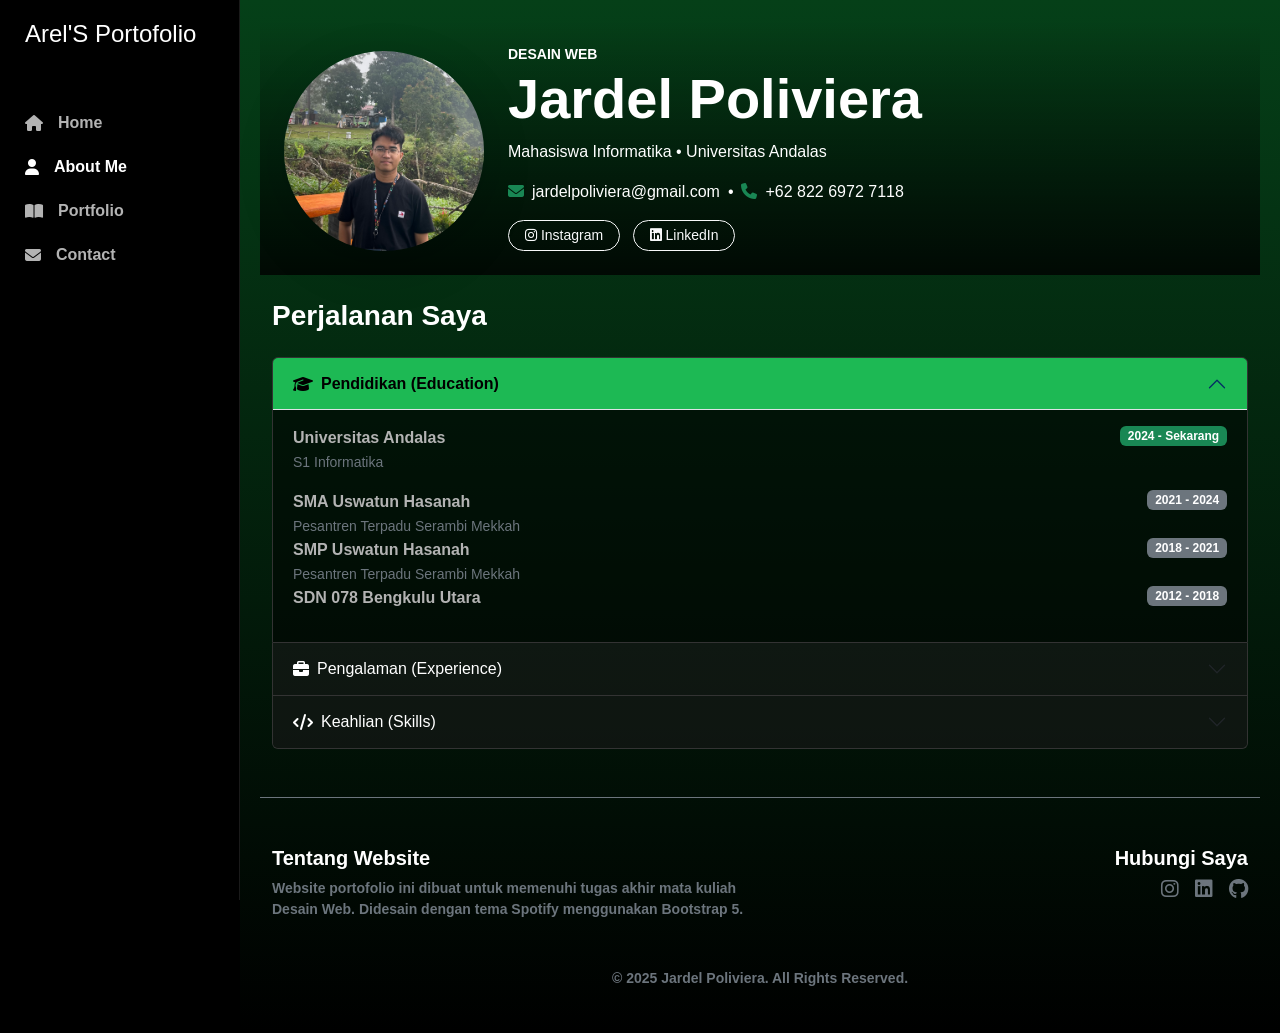
==== about.html @ 46b6b2f3 "commit pertama" ====
<!DOCTYPE html>
<html lang="id">
<head>
    <meta charset="UTF-8">
    <meta name="viewport" content="width=device-width, initial-scale=1.0">
    <title>About - Portofolio Saya</title>
    <link href="https://cdn.jsdelivr.net/npm/bootstrap@5.3.0/dist/css/bootstrap.min.css" rel="stylesheet">
    <link rel="stylesheet" href="https://cdnjs.cloudflare.com/ajax/libs/font-awesome/6.4.0/css/all.min.css">
    <link rel="stylesheet" href="css/custom.css">
</head>
<body>

    <nav class="navbar navbar-dark bg-black fixed-top d-md-none">
      <div class="container-fluid">
        <a class="navbar-brand fw-bold" href="#"><i class="text-success"></i> My Portfolio</a>
        <button class="navbar-toggler" type="button" data-bs-toggle="collapse" data-bs-target="#mobileMenu">
          <span class="navbar-toggler-icon"></span>
        </button>
        <div class="collapse navbar-collapse" id="mobileMenu">
          <ul class="navbar-nav ms-auto">
            <li class="nav-item"><a class="nav-link" href="index.html">Home</a></li>
            <li class="nav-item"><a class="nav-link active" href="about.html">About</a></li>
            <li class="nav-item"><a class="nav-link" href="portofolio.html">Portfolio</a></li>
            <li class="nav-item"><a class="nav-link" href="kontak.html">Contact</a></li>
          </ul>
        </div>
      </div>
    </nav>

    <nav class="sidebar d-none d-md-flex flex-column">
        <div class="brand-section mb-4"><h4><i class="text-success"></i>Arel'S Portofolio</h4></div>
        <ul class="nav flex-column">
            <li class="nav-item"><a href="index.html" class="nav-link"><i class="fas fa-home"></i> Home</a></li>
            <li class="nav-item"><a href="about.html" class="nav-link active"><i class="fas fa-user"></i> About Me</a></li>
            <li class="nav-item"><a href="portofolio.html" class="nav-link"><i class="fas fa-book-open"></i> Portfolio</a></li>
            <li class="nav-item"><a href="kontak.html" class="nav-link"><i class="fas fa-envelope"></i> Contact</a></li>
        </ul>
    </nav>

    <main class="main-content">
    <div class="about-header d-flex flex-column flex-md-row align-items-center align-items-md-end gap-4 p-4 text-center text-md-start" 
        style="background: linear-gradient(transparent, rgba(0,0,0,0.8));">
    
    <img src="images/profile.jpg" alt="Profile" class="rounded-circle shadow-lg flex-shrink-0" 
         style="width: 200px; height: 200px; object-fit: cover;">
    
    <div class="text-white w-100">
        <small class="text-uppercase fw-bold d-block mb-2 mb-md-0">Desain Web</small>
        <h1 class="fw-bold display-4 display-md-3">Jardel Poliviera</h1>
        <p class="mb-3">Mahasiswa Informatika • Universitas Andalas</p>
        
        <div class="d-flex flex-column flex-md-row gap-2 justify-content-center justify-content-md-start align-items-center text-small">
            <span><i class="fas fa-envelope text-success me-2"></i>jardelpoliviera@gmail.com</span>
            <span class="d-none d-md-inline">•</span>
            <span><i class="fas fa-phone text-success me-2"></i>+62 822 6972 7118</span>
        </div>

        <div class="mt-3">
            <a href="#" class="btn btn-outline-light btn-sm rounded-pill px-3 me-2">
                <i class="fab fa-instagram"></i> Instagram
            </a>
            <a href="#" class="btn btn-outline-light btn-sm rounded-pill px-3">
                <i class="fab fa-linkedin"></i> LinkedIn
            </a>
        </div>
    </div>
</div>

        <div class="container-fluid mt-4">
            <h3 class="fw-bold mb-4">Perjalanan Saya</h3>
            <div class="accordion" id="accordionAbout">
                
                <div class="accordion-item">
                    <h2 class="accordion-header">
                        <button class="accordion-button" type="button" data-bs-toggle="collapse" data-bs-target="#collapseOne">
                            <i class="fas fa-graduation-cap me-2"></i> Pendidikan (Education)
                        </button>
                    </h2>
                    <div id="collapseOne" class="accordion-collapse collapse show" data-bs-parent="#accordionAbout">
                        <div class="accordion-body">
                            <ul class="list-unstyled">
                                <li class="mb-3">
                                    <strong>Universitas Andalas</strong> <span class="badge bg-success float-end">2024 - Sekarang</span><br>
                                    <small class="text-secondary">S1 Informatika</small>
                                </li>
                                <li>
                                    <strong>SMA Uswatun Hasanah</strong> <span class="badge bg-secondary float-end">2021 - 2024</span><br>
                                    <small class="text-secondary">Pesantren Terpadu Serambi Mekkah</small>
                                </li>
                                <li>
                                    <strong>SMP Uswatun Hasanah</strong> <span class="badge bg-secondary float-end">2018 - 2021</span><br>
                                    <small class="text-secondary">Pesantren Terpadu Serambi Mekkah</small>
                                </li>
                                <li>
                                    <strong>SDN 078 Bengkulu Utara</strong> <span class="badge bg-secondary float-end">2012 - 2018</span><br>
                                </li>
                            </ul>
                        </div>
                    </div>
                </div>

                <div class="accordion-item">
                    <h2 class="accordion-header">
                        <button class="accordion-button collapsed" type="button" data-bs-toggle="collapse" data-bs-target="#collapseTwo">
                            <i class="fas fa-briefcase me-2"></i> Pengalaman (Experience)
                        </button>
                    </h2>
                    <div id="collapseTwo" class="accordion-collapse collapse" data-bs-parent="#accordionAbout">
                        <div class="accordion-body">
                            <p><strong>Logo Design Project</strong> (2022)</p>
                            <p class="text-secondary small">Membuat desain logo untuk Dewan Eksekutif Santri (DESAN).</p>
                        </div>
                    </div>
                </div>

                <div class="accordion-item">
                    <h2 class="accordion-header">
                        <button class="accordion-button collapsed" type="button" data-bs-toggle="collapse" data-bs-target="#collapseThree">
                            <i class="fas fa-code me-2"></i> Keahlian (Skills)
                        </button>
                    </h2>
                    <div id="collapseThree" class="accordion-collapse collapse" data-bs-parent="#accordionAbout">
                        <div class="accordion-body">
                            <p><strong>Fotografi & Design</p>
                            <small class="text-secondary">Lightroom & Figma</small>
                        </div>
                        <div class="accordion-body">
                            <p><strong>Videografi</p>
                            <small class="text-secondary">After Effetcs & Alight Motion</small>
                        </div>
                    </div>
                </div>
            </div>
        </div>

        <footer class="pt-5 pb-4 mt-5 border-top border-secondary">
            <div class="container-fluid">
                <div class="row">
                    <div class="col-md-6 mb-3">
                        <h5 class="fw-bold text-white">Tentang Website</h5>
                        <p class="text-secondary small">
                            Website portofolio ini dibuat untuk memenuhi tugas akhir mata kuliah Desain Web. 
                            Didesain dengan tema Spotify menggunakan Bootstrap 5.
                        </p>
                    </div>
                    <div class="col-md-6 mb-3 text-md-end">
                        <h5 class="fw-bold text-white">Hubungi Saya</h5>
                        <div class="d-flex gap-3 justify-content-md-end">
                            <a href="https://instagram.com" class="text-secondary text-decoration-none hover-white">
                                <i class="fab fa-instagram fa-lg"></i>
                            </a>
                            <a href="https://linkedin.com" class="text-secondary text-decoration-none hover-white">
                                <i class="fab fa-linkedin fa-lg"></i>
                            </a>
                            <a href="https://github.com" class="text-secondary text-decoration-none hover-white">
                                <i class="fab fa-github fa-lg"></i>
                            </a>
                        </div>
                    </div>
                </div>
                <div class="text-center pt-3">
                    <p class="text-secondary small mb-0">
                        &copy; 2025 Jardel Poliviera. All Rights Reserved.
                    </p>
                </div>
            </div>
        </footer>
    </main>

    <script src="https://cdn.jsdelivr.net/npm/bootstrap@5.3.0/dist/js/bootstrap.bundle.min.js"></script>
</body>
</html>
---- css/custom.css ----
:root {
  --gradient-start: #054018;
  --gradient-end: #000000;
  --bg-sidebar: #000000;
  --bg-card: rgba(24, 24, 24, 0.6);
  --bg-card-hover: rgba(40, 40, 40, 0.8);
  --text-primary: #ffffff;
  --text-secondary: #b3b3b3;
  --spotify-green: #1db954;
  --contact-blue: #4a6cf7;
}

body {
  font-family: "Circular Std", "Segoe UI", sans-serif;
  background-color: var(--gradient-end);
  color: var(--text-primary);
  overflow-x: hidden;
}

.sidebar {
  height: 100vh;
  background-color: var(--bg-sidebar);
  padding-top: 20px;
  position: fixed;
  width: 240px;
  top: 0;
  left: 0;
  z-index: 1000;
  border-right: 1px solid #1a1a1a;
}
.sidebar .nav-link {
  color: var(--text-secondary);
  font-weight: 600;
  padding: 10px 25px;
  display: flex;
  align-items: center;
  gap: 15px;
  text-decoration: none;
  transition: 0.3s;
}
.sidebar .nav-link:hover,
.sidebar .nav-link.active {
  color: var(--text-primary);
}
.brand-section {
  padding: 0 25px 20px;
}

.main-content {
  margin-left: 240px;
  padding: 20px;
  min-height: 100vh;
  background: linear-gradient(180deg, var(--gradient-start) 0%, var(--gradient-end) 100%);
}

.spotify-card {
  background-color: var(--bg-card);
  padding: 15px;
  border-radius: 8px;
  transition: 0.3s;
  height: 100%;
  cursor: pointer;
  display: block;
  text-decoration: none;
  color: inherit;
  backdrop-filter: blur(10px);
}
.spotify-card:hover {
  background-color: var(--bg-card-hover);
  color: white;
}
.spotify-card img {
  border-radius: 6px;
  width: 100%;
  aspect-ratio: 1/1;
  object-fit: cover;
  margin-bottom: 15px;
}
.spotify-card h5 {
  font-size: 1rem;
  font-weight: 700;
  margin-bottom: 5px;
  color: var(--text-primary);
}
.spotify-card p {
  font-size: 0.85rem;
  color: var(--text-secondary);
  margin: 0;
  display: -webkit-box;
  -webkit-line-clamp: 2;
  line-clamp: 2;
  -webkit-box-orient: vertical;
  overflow: hidden;
}

.accordion-item {
  background-color: transparent;
  border: 1px solid #333;
}
.accordion-button {
  background-color: var(--bg-card);
  color: var(--text-primary);
  box-shadow: none;
}
.accordion-button:not(.collapsed) {
  background-color: var(--spotify-green);
  color: black;
  font-weight: bold;
}
.accordion-body {
  background-color: rgba(0, 0, 0, 0.5);
  color: var(--text-secondary);
}

.modal-content {
  background-color: #181818;
  color: white;
  border: 1px solid #333;
}
.modal-header,
.modal-footer {
  border-color: #333;
}

.btn-contact {
  background-color: var(--spotify-green);
  color: #000000;
  border: 2px solid var(--spotify-green);
  border-radius: 50px;
  padding: 6px 25px;
  font-weight: 500;
  text-transform: uppercase;
  letter-spacing: 1px;
  transition: 0.3s;
  cursor: pointer;
  box-shadow: 0 4px 15px rgba(0, 0, 0, 0.3);
}

.btn-contact:hover {
  background-color: #1ed760;
  border-color: #1ed760;
  color: #000000;
  transform: scale(1.05);
  box-shadow: 0 0 25px rgba(29, 185, 84, 0.6);
}

.contact-form-container {
  background: rgba(0, 0, 0, 0.3);
  padding: 40px;
  border-radius: 15px;
  backdrop-filter: blur(5px);
}
.form-control-line {
  border: none;
  border-bottom: 2px solid #555;
  border-radius: 0;
  background: transparent;
  padding: 15px 0;
  margin-bottom: 30px;
  font-weight: 500;
  color: #b3b3b3 !important;
}

.form-control-line::placeholder {
  color: #b3b3b3 !important;
  opacity: 1;
}

.form-control-line:focus {
  background: transparent;
  box-shadow: none;
  border-color: var(--spotify-green);
  color: #ffffff;
}

.hover-white:hover {
  color: #ffffff !important;
  transition: 0.3s;
}

@media (max-width: 768px) {
  .sidebar {
    display: none;
  }
  .main-content {
    margin-left: 0;
    padding-top: 70px;
  }
}
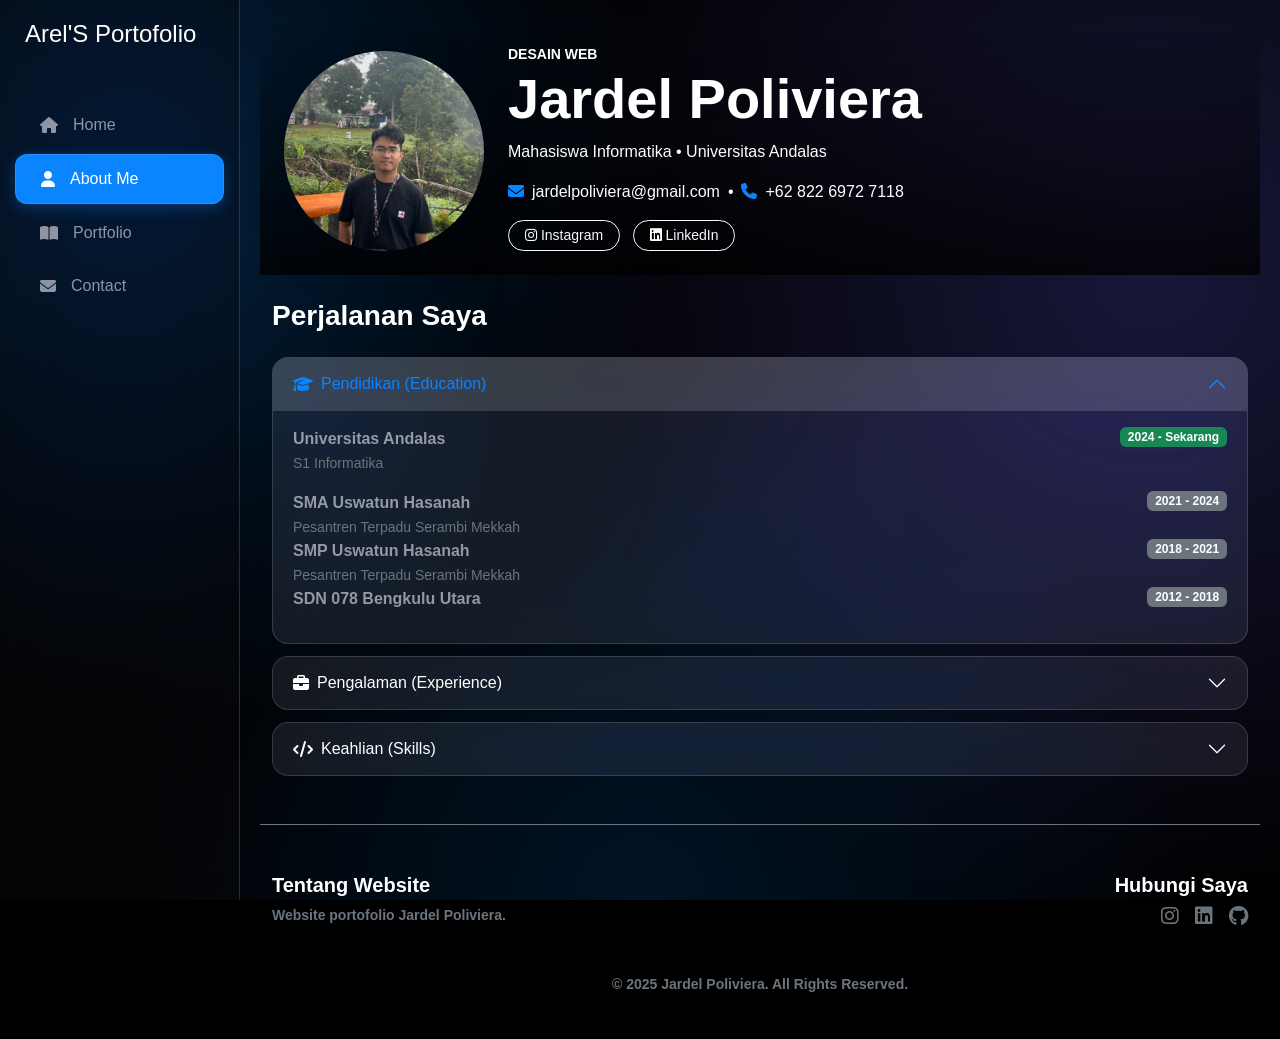
==== commit 9af83d7c: "commit pertama" ====
--- a/about.html
+++ b/about.html
@@ -56,10 +56,11 @@
         </div>
 
         <div class="mt-3">
-            <a href="#" class="btn btn-outline-light btn-sm rounded-pill px-3 me-2">
+            <a href="https://www.instagram.com/areljrdl/" target="_blank" class="btn btn-outline-light btn-sm rounded-pill px-3 me-2">
                 <i class="fab fa-instagram"></i> Instagram
             </a>
-            <a href="#" class="btn btn-outline-light btn-sm rounded-pill px-3">
+            
+            <a href="https://www.linkedin.com/in/jardel-poliviera-51288a320/" target="_blank" class="btn btn-outline-light btn-sm rounded-pill px-3">
                 <i class="fab fa-linkedin"></i> LinkedIn
             </a>
         </div>
@@ -139,8 +140,7 @@
                     <div class="col-md-6 mb-3">
                         <h5 class="fw-bold text-white">Tentang Website</h5>
                         <p class="text-secondary small">
-                            Website portofolio ini dibuat untuk memenuhi tugas akhir mata kuliah Desain Web. 
-                            Didesain dengan tema Spotify menggunakan Bootstrap 5.
+                            Website portofolio Jardel Poliviera.
                         </p>
                     </div>
                     <div class="col-md-6 mb-3 text-md-end">
--- a/css/custom.css
+++ b/css/custom.css
@@ -1,87 +1,143 @@
+/* Ganti seluruh isi dari file custom.css Anda dengan kode ini */
+
 :root {
-  --gradient-start: #054018;
-  --gradient-end: #000000;
-  --bg-sidebar: #000000;
-  --bg-card: rgba(24, 24, 24, 0.6);
-  --bg-card-hover: rgba(40, 40, 40, 0.8);
+  /* Kaca diubah agar sedikit memantulkan warna putih/terang */
+  --bg-glass: rgba(255, 255, 255, 0.08);
+  --bg-glass-hover: rgba(255, 255, 255, 0.15);
+  --border-glass: rgba(255, 255, 255, 0.15);
   --text-primary: #ffffff;
-  --text-secondary: #b3b3b3;
-  --spotify-green: #1db954;
-  --contact-blue: #4a6cf7;
+  --text-secondary: rgba(235, 235, 245, 0.6);
+  --ios-accent: #0a84ff;
 }
 
 body {
-  font-family: "Circular Std", "Segoe UI", sans-serif;
-  background-color: var(--gradient-end);
+  font-family: -apple-system, BlinkMacSystemFont, "Segoe UI", Roboto, Helvetica, Arial, sans-serif;
+
+  /* Membuat "Wallpaper" hitam dengan pendaran cahaya (Mesh Gradient) ala iOS */
+  background-color: #000000;
+  background-image:
+    radial-gradient(circle at 10% 20%, rgba(10, 132, 255, 0.25), transparent 40%),
+    /* Pendaran Biru */ radial-gradient(circle at 90% 30%, rgba(94, 92, 230, 0.25), transparent 50%),
+    /* Pendaran Ungu */ radial-gradient(circle at 50% 100%, rgba(10, 132, 255, 0.15), transparent 50%); /* Pendaran Biru di Bawah */
+  background-attachment: fixed;
+  background-size: cover;
+
   color: var(--text-primary);
   overflow-x: hidden;
-}
-
+  margin: 0;
+}
+
+/* --- SIDEBAR GLASSMORPHISM --- */
 .sidebar {
   height: 100vh;
-  background-color: var(--bg-sidebar);
+  background: rgba(10, 10, 10, 0.4);
+  backdrop-filter: blur(30px) saturate(150%);
+  -webkit-backdrop-filter: blur(30px) saturate(150%);
   padding-top: 20px;
   position: fixed;
   width: 240px;
   top: 0;
   left: 0;
   z-index: 1000;
-  border-right: 1px solid #1a1a1a;
-}
+  border-right: 1px solid var(--border-glass);
+}
+
+/* --- SIDEBAR NAV-LINKS --- */
 .sidebar .nav-link {
-  color: var(--text-secondary);
-  font-weight: 600;
-  padding: 10px 25px;
+  color: var(--text-secondary) !important; /* Gunakan !important agar tidak ditimpa Bootstrap */
+  font-weight: 500;
+  padding: 12px 25px;
   display: flex;
   align-items: center;
   gap: 15px;
   text-decoration: none;
-  transition: 0.3s;
-}
-.sidebar .nav-link:hover,
+  transition: all 0.3s ease;
+  border-radius: 12px;
+  margin: 0 15px 5px;
+  background: transparent !important;
+}
+
+/* Saat kursor diarahkan (Hover) */
+.sidebar .nav-link:hover {
+  color: var(--text-primary) !important;
+  background: var(--bg-glass-hover) !important;
+  box-shadow: 0 4px 15px rgba(0, 0, 0, 0.2);
+}
+
+/* Saat menu sedang aktif (Halaman saat ini) */
 .sidebar .nav-link.active {
-  color: var(--text-primary);
-}
+  color: #ffffff !important;
+  background: var(--ios-accent) !important; /* Memakai warna biru iOS */
+  box-shadow: 0 4px 15px rgba(10, 132, 255, 0.3) !important;
+  border: 1px solid rgba(255, 255, 255, 0.1);
+}
+
+/* Memastikan warna icon di dalam menu ikut menyesuaikan */
+.sidebar .nav-link i,
+.sidebar .nav-link.active i {
+  color: inherit !important;
+}
+
 .brand-section {
   padding: 0 25px 20px;
 }
 
+/* --- MAIN CONTENT --- */
 .main-content {
-  margin-left: 240px;
+  margin-left: 240px; /* Jarak untuk sidebar di tampilan Desktop */
   padding: 20px;
   min-height: 100vh;
-  background: linear-gradient(180deg, var(--gradient-start) 0%, var(--gradient-end) 100%);
-}
-
+  background: transparent;
+}
+
+/* --- TAMPILAN MOBILE (HP) --- */
+@media (max-width: 767.98px) {
+  .main-content {
+    margin-left: 0; /* Hilangkan jarak kiri karena sidebar tidak ada di HP */
+    padding-top: 80px; /* Beri jarak atas agar konten tidak tertabrak navbar mobile */
+  }
+}
+
+/* --- KARTU PORTOFOLIO --- */
 .spotify-card {
-  background-color: var(--bg-card);
+  background: var(--bg-glass);
   padding: 15px;
-  border-radius: 8px;
-  transition: 0.3s;
+  border-radius: 24px;
+  transition: all 0.3s ease;
   height: 100%;
   cursor: pointer;
   display: block;
   text-decoration: none;
   color: inherit;
-  backdrop-filter: blur(10px);
-}
+
+  backdrop-filter: blur(25px) saturate(180%);
+  -webkit-backdrop-filter: blur(25px) saturate(180%);
+  border: 1px solid var(--border-glass);
+  box-shadow: 0 8px 32px rgba(0, 0, 0, 0.3);
+}
+
 .spotify-card:hover {
-  background-color: var(--bg-card-hover);
-  color: white;
-}
+  background: var(--bg-glass-hover);
+  transform: translateY(-5px);
+  box-shadow: 0 12px 40px rgba(0, 0, 0, 0.4);
+  border: 1px solid rgba(255, 255, 255, 0.2);
+}
+
 .spotify-card img {
-  border-radius: 6px;
+  border-radius: 16px;
   width: 100%;
   aspect-ratio: 1/1;
   object-fit: cover;
   margin-bottom: 15px;
 }
+
 .spotify-card h5 {
-  font-size: 1rem;
-  font-weight: 700;
+  font-size: 1.1rem;
+  font-weight: 600;
   margin-bottom: 5px;
   color: var(--text-primary);
 }
+
 .spotify-card p {
   font-size: 0.85rem;
   color: var(--text-secondary);
@@ -93,97 +149,229 @@
   overflow: hidden;
 }
 
-.accordion-item {
-  background-color: transparent;
-  border: 1px solid #333;
-}
-.accordion-button {
-  background-color: var(--bg-card);
-  color: var(--text-primary);
-  box-shadow: none;
-}
-.accordion-button:not(.collapsed) {
-  background-color: var(--spotify-green);
-  color: black;
-  font-weight: bold;
-}
-.accordion-body {
-  background-color: rgba(0, 0, 0, 0.5);
-  color: var(--text-secondary);
-}
-
+/* --- NAVBAR MOBILE --- */
+.navbar {
+  background: rgba(10, 10, 10, 0.5) !important;
+  backdrop-filter: blur(30px) saturate(150%);
+  -webkit-backdrop-filter: blur(30px) saturate(150%);
+  border-bottom: 1px solid var(--border-glass);
+}
+
+/* --- MODAL (POPUP LAPRAK) --- */
 .modal-content {
-  background-color: #181818;
+  background: rgba(30, 30, 30, 0.75);
+  backdrop-filter: blur(40px) saturate(200%);
+  -webkit-backdrop-filter: blur(40px) saturate(200%);
+  border: 1px solid var(--border-glass);
+  border-radius: 28px;
   color: white;
-  border: 1px solid #333;
-}
+  box-shadow: 0 20px 50px rgba(0, 0, 0, 0.6);
+}
+
 .modal-header,
 .modal-footer {
-  border-color: #333;
-}
-
-.btn-contact {
-  background-color: var(--spotify-green);
-  color: #000000;
-  border: 2px solid var(--spotify-green);
+  border-color: rgba(255, 255, 255, 0.1);
+}
+
+/* --- PERBAIKAN TOMBOL & ICON --- */
+/* Hanya menargetkan elemen yang benar-benar tombol agar icon aman */
+.btn-contact,
+.btn-success {
+  background-color: var(--ios-accent) !important;
+  color: #ffffff !important;
+  border: none !important;
   border-radius: 50px;
   padding: 6px 25px;
   font-weight: 500;
   text-transform: uppercase;
   letter-spacing: 1px;
   transition: 0.3s;
+  box-shadow: 0 4px 15px rgba(10, 132, 255, 0.3);
+}
+
+.btn-contact:hover,
+.btn-success:hover {
+  background-color: #0070e0 !important;
+  transform: scale(1.05);
+  box-shadow: 0 0 20px rgba(10, 132, 255, 0.6);
+}
+
+/* Perbaikan Icon text-success agar tidak terblok warna */
+.text-success {
+  color: var(--ios-accent) !important;
+  background-color: transparent !important;
+}
+
+/* Perbaikan Icon Sosial Media agar kontras dan menyala saat di-hover */
+.hover-white {
+  transition: color 0.3s ease;
+}
+.hover-white:hover,
+.hover-white:hover i {
+  color: var(--text-primary) !important;
+}
+
+/* Tombol Filter di Portofolio */
+.filter-btn {
+  background: var(--bg-glass) !important;
+  color: var(--text-primary) !important;
+  border: 1px solid var(--border-glass) !important;
+  backdrop-filter: blur(10px);
+}
+.filter-btn:hover {
+  background: var(--bg-glass-hover) !important;
+}
+
+/* ========================================================= */
+/* --- PERBAIKAN ICON YANG MENJADI KOTAK / BLOK WARNA --- */
+/* ========================================================= */
+
+/* 1. Menghapus warna latar belakang yang menempel pada ikon */
+i,
+.sidebar .nav-link i,
+.navbar-brand i {
+  background-color: transparent !important;
+  border-radius: 0 !important;
+  box-shadow: none !important;
+}
+
+/* 2. Memaksa ketebalan font untuk ikon Solid (Wajib 900 agar tidak jadi kotak) */
+.sidebar .nav-link i,
+i.fas,
+i.fa-solid,
+i.fa {
+  font-family: "Font Awesome 6 Free", "Font Awesome 5 Free", "FontAwesome" !important;
+  font-weight: 900 !important;
+}
+
+/* 3. Memaksa ketebalan font untuk ikon Brands seperti Spotify (Wajib 400) */
+i.fab,
+i.fa-brands {
+  font-family: "Font Awesome 6 Brands", "Font Awesome 5 Brands" !important;
+  font-weight: 400 !important;
+}
+
+/* 4. Memastikan ikon pada menu yang sedang aktif selalu putih bersih */
+.sidebar .nav-link.active i {
+  color: #ffffff !important;
+}
+
+/* 5. Mengubah warna ikon logo agar mengikuti biru iOS (bukan hijau lagi) */
+.navbar-brand i.text-success,
+i.text-success {
+  color: var(--ios-accent) !important;
+}
+
+/* Media query untuk layar HP (di bawah 768px) */
+@media (max-width: 767.98px) {
+  .main-content {
+    margin-left: 0 !important; /* Menghapus jarak sidebar di kiri */
+    padding-top: 80px !important; /* Memberikan jarak agar tidak tertutup Navbar Mobile */
+    padding-left: 15px !important; /* Memberikan sedikit ruang di sisi kiri */
+    padding-right: 15px !important; /* Memberikan sedikit ruang di sisi kanan */
+  }
+
+  /* Memastikan header laporan tidak terlalu besar di HP */
+  .display-5 {
+    font-size: 1.8rem;
+  }
+}
+
+.accordion-item {
+  background: var(--bg-glass) !important;
+  border: 1px solid var(--border-glass) !important;
+  backdrop-filter: blur(25px) saturate(180%);
+  -webkit-backdrop-filter: blur(25px) saturate(180%);
+  color: var(--text-primary) !important;
+  margin-bottom: 12px; /* Memberi jarak antar kotak agar lebih rapi */
+  border-radius: 16px !important; /* Membuat sudut membulat */
+  overflow: hidden;
+}
+
+/* Memperbaiki border bawaan Bootstrap yang suka bertabrakan */
+.accordion-item:not(:first-of-type) {
+  border-top: 1px solid var(--border-glass) !important;
+}
+
+/* Mengubah area tombol yang bisa diklik */
+.accordion-button {
+  background: transparent !important;
+  color: var(--text-primary) !important;
+  box-shadow: none !important; /* Menghilangkan garis biru saat diklik */
+  font-weight: 500;
+}
+
+/* Mengubah gaya saat accordion sedang terbuka */
+.accordion-button:not(.collapsed) {
+  background: var(--bg-glass-hover) !important;
+  color: var(--ios-accent) !important; /* Teks menjadi biru iOS saat aktif */
+  box-shadow: none !important;
+}
+
+/* MENGUBAH WARNA PANAH ACCORDION (Dari hitam menjadi putih) */
+.accordion-button::after {
+  filter: brightness(0) invert(1);
+}
+
+/* Mengubah panah menjadi biru iOS saat terbuka */
+.accordion-button:not(.collapsed)::after {
+  filter: brightness(0) saturate(100%) invert(43%) sepia(97%) saturate(3088%) hue-rotate(192deg) brightness(102%) contrast(106%);
+}
+
+/* Mengatur area isi konten accordion */
+.accordion-body {
+  background: transparent !important;
+  color: var(--text-secondary);
+  border-top: 1px solid var(--border-glass) !important;
+}
+
+.form-control,
+.form-select {
+  background: var(--bg-glass) !important;
+  border: 1px solid var(--border-glass) !important;
+  backdrop-filter: blur(25px) saturate(180%);
+  -webkit-backdrop-filter: blur(25px) saturate(180%);
+  color: var(--text-primary) !important;
+  border-radius: 12px; /* Membuat sudut form membulat elegan */
+  padding: 12px 15px; /* Memberi ruang agar teks tidak terlalu menempel ke tepi */
+  transition: all 0.3s ease;
+}
+
+/* Mengubah warna teks panduan (placeholder) seperti "Name *", "Message *" agar lebih redup/abu-abu */
+.form-control::placeholder {
+  color: var(--text-secondary) !important;
+  opacity: 1;
+}
+
+/* Gaya saat form sedang diklik / saat pengguna mengetik (Focus) */
+.form-control:focus,
+.form-select:focus {
+  background: var(--bg-glass-hover) !important;
+  border-color: var(--ios-accent) !important; /* Garis tepi berubah biru iOS */
+  box-shadow: 0 0 15px rgba(10, 132, 255, 0.3) !important; /* Efek cahaya biru/glowing */
+  color: var(--text-primary) !important;
+}
+
+/* Memperbaiki warna opsi pada dropdown "Select Subject" agar teks putihnya tetap terbaca */
+.form-select option {
+  background-color: #1a1a1a;
+  color: #ffffff;
+}
+
+/* --- GAYA UNTUK CHECKBOX (Terms and Conditions) --- */
+.form-check-input {
+  background-color: var(--bg-glass) !important;
+  border: 1px solid var(--border-glass) !important;
   cursor: pointer;
-  box-shadow: 0 4px 15px rgba(0, 0, 0, 0.3);
-}
-
-.btn-contact:hover {
-  background-color: #1ed760;
-  border-color: #1ed760;
-  color: #000000;
-  transform: scale(1.05);
-  box-shadow: 0 0 25px rgba(29, 185, 84, 0.6);
-}
-
-.contact-form-container {
-  background: rgba(0, 0, 0, 0.3);
-  padding: 40px;
-  border-radius: 15px;
-  backdrop-filter: blur(5px);
-}
-.form-control-line {
-  border: none;
-  border-bottom: 2px solid #555;
-  border-radius: 0;
-  background: transparent;
-  padding: 15px 0;
-  margin-bottom: 30px;
-  font-weight: 500;
-  color: #b3b3b3 !important;
-}
-
-.form-control-line::placeholder {
-  color: #b3b3b3 !important;
-  opacity: 1;
-}
-
-.form-control-line:focus {
-  background: transparent;
-  box-shadow: none;
-  border-color: var(--spotify-green);
-  color: #ffffff;
-}
-
-.hover-white:hover {
-  color: #ffffff !important;
-  transition: 0.3s;
-}
-
-@media (max-width: 768px) {
-  .sidebar {
-    display: none;
-  }
-  .main-content {
-    margin-left: 0;
-    padding-top: 70px;
-  }
-}
+}
+
+/* Gaya saat checkbox dicentang */
+.form-check-input:checked {
+  background-color: var(--ios-accent) !important;
+  border-color: var(--ios-accent) !important;
+}
+
+/* Warna teks di sebelah checkbox */
+.form-check-label {
+  color: var(--text-secondary);
+}
